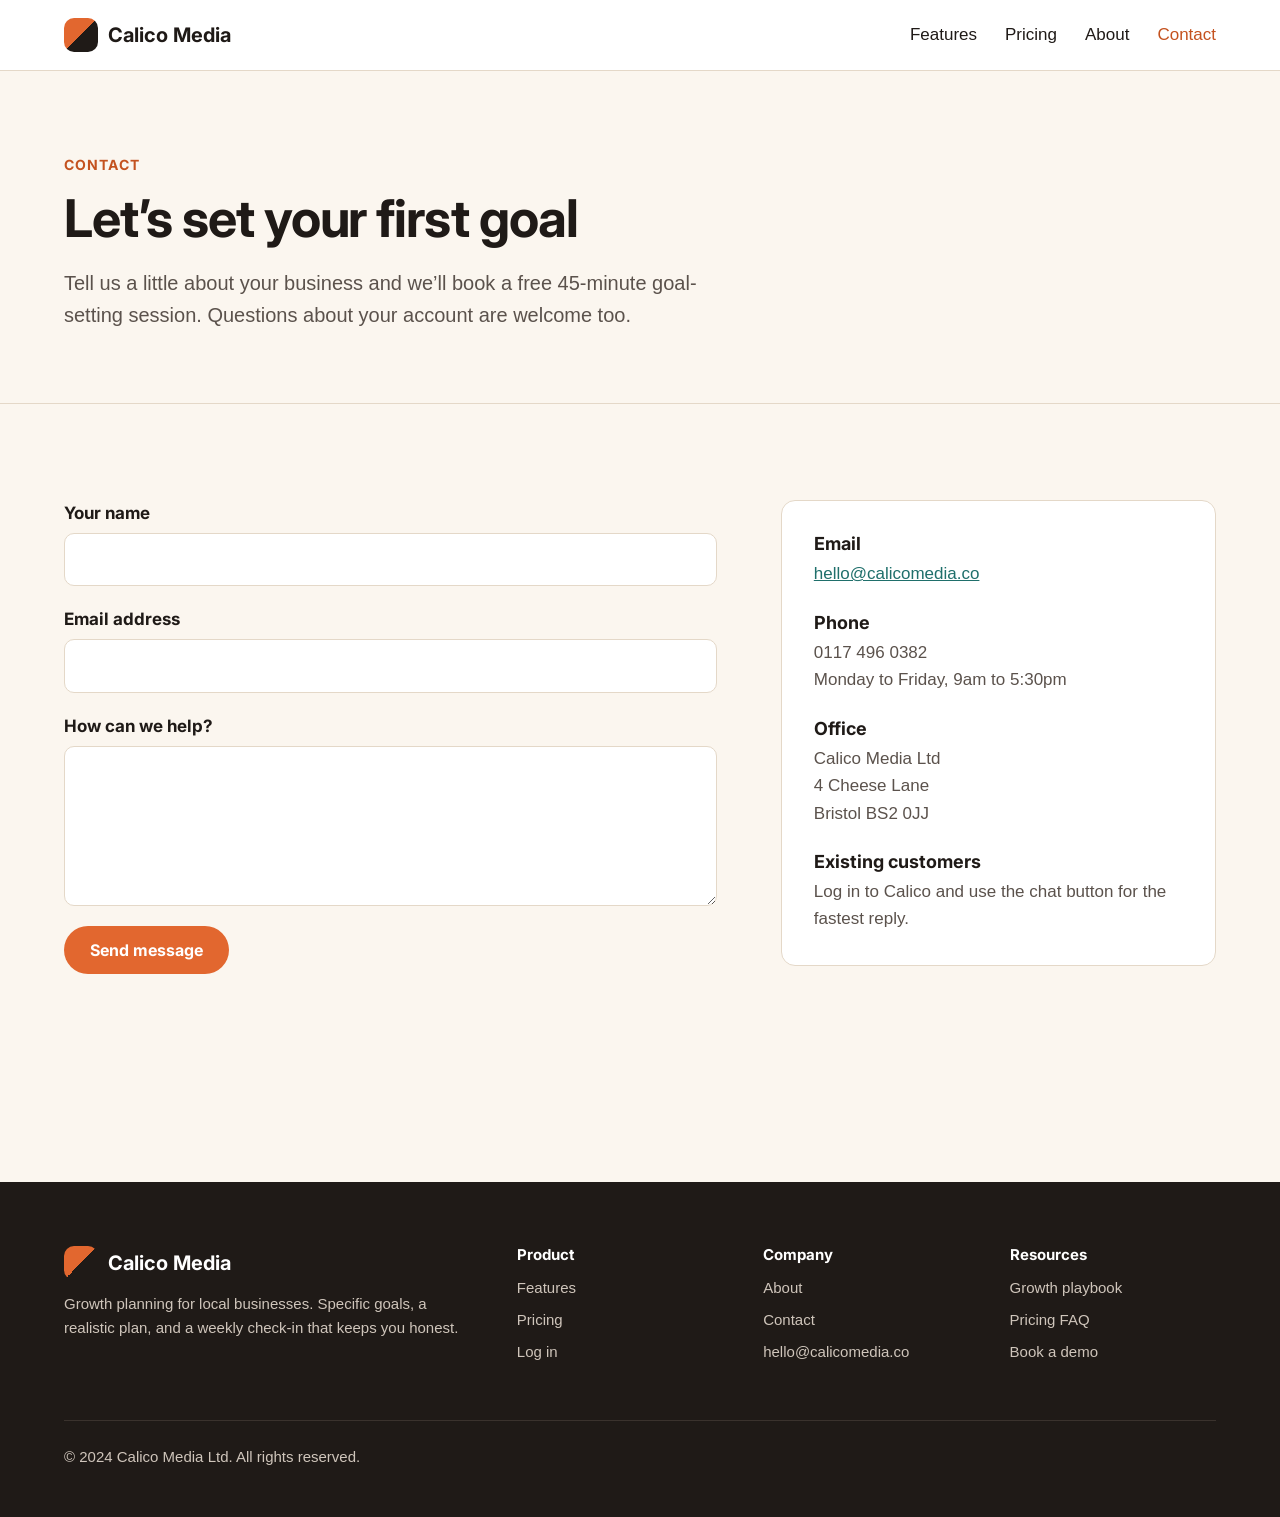
==== public/contact.html @ 1a03712a "initial commit" ====
<!DOCTYPE html>
<html lang="en">
<head>
  <meta charset="utf-8">
  <meta name="viewport" content="width=device-width, initial-scale=1">
  <title>Contact | Calico Media</title>
  <meta name="description" content="Book a demo or ask us a question. We reply within one business day.">
  <link rel="preconnect" href="https://fonts.googleapis.com">
  <link rel="preconnect" href="https://fonts.gstatic.com" crossorigin>
  <link href="https://fonts.googleapis.com/css2?family=Inter:wght@100;200;300;400;500;600;700;800;900&display=swap" rel="stylesheet">
  <link rel="stylesheet" href="css/styles.css">
</head>
<body>
  <header class="site-header">
    <div class="container">
      <a class="logo" href="index.html"><span class="logo-mark"></span>Calico Media</a>
      <nav aria-label="Main">
        <ul class="nav-links">
          <li><a href="features.html">Features</a></li>
          <li><a href="pricing.html">Pricing</a></li>
          <li><a href="about.html">About</a></li>
          <li><a href="contact.html" aria-current="page">Contact</a></li>
        </ul>
      </nav>
    </div>
  </header>

  <main>
    <section class="page-header">
      <div class="container">
        <span class="eyebrow">Contact</span>
        <h1>Let&rsquo;s set your first goal</h1>
        <p class="lead">Tell us a little about your business and we&rsquo;ll book a free 45-minute goal-setting session. Questions about your account are welcome too.</p>
      </div>
    </section>

    <section class="section">
      <div class="container contact-layout">
        <form class="contact-form" id="contact-form" action="/contact" method="post">
          <label for="name">Your name</label>
          <input type="text" id="name" name="name" required>

          <label for="email">Email address</label>
          <input type="email" id="email" name="email" required>

          <textarea name="honeypot" id="honeypot" tabindex="-1" autocomplete="off"></textarea>
          <input type="text" name="timeTaken" id="timeTaken">

          <label for="message">How can we help?</label>
          <textarea id="message" name="message" required></textarea>

          <button class="btn" type="submit">Send message</button>
          <p class="form-status" id="form-status" role="status"></p>
        </form>

        <aside class="contact-aside">
          <h3>Email</h3>
          <p><a href="mailto:hello@calicomedia.co">hello@calicomedia.co</a></p>
          <h3>Phone</h3>
          <p>0117 496 0382<br>Monday to Friday, 9am to 5:30pm</p>
          <h3>Office</h3>
          <p>Calico Media Ltd<br>4 Cheese Lane<br>Bristol BS2 0JJ</p>
          <h3>Existing customers</h3>
          <p>Log in to Calico and use the chat button for the fastest reply.</p>
        </aside>
      </div>
    </section>
  </main>

  <footer class="site-footer">
    <div class="container">
      <div class="footer-grid">
        <div>
          <a class="logo" href="index.html"><span class="logo-mark"></span>Calico Media</a>
          <p>Growth planning for local businesses. Specific goals, a realistic plan, and a weekly check-in that keeps you honest.</p>
        </div>
        <div>
          <h4>Product</h4>
          <ul>
            <li><a href="features.html">Features</a></li>
            <li><a href="pricing.html">Pricing</a></li>
            <li><a href="https://app.calicomedia.co/login">Log in</a></li>
          </ul>
        </div>
        <div>
          <h4>Company</h4>
          <ul>
            <li><a href="about.html">About</a></li>
            <li><a href="contact.html">Contact</a></li>
            <li><a href="mailto:hello@calicomedia.co">hello@calicomedia.co</a></li>
          </ul>
        </div>
        <div>
          <h4>Resources</h4>
          <ul>
            <li><a href="index.html#playbook">Growth playbook</a></li>
            <li><a href="pricing.html#faq">Pricing FAQ</a></li>
            <li><a href="contact.html">Book a demo</a></li>
          </ul>
        </div>
      </div>
      <div class="footer-bottom">
        <p>&copy; 2024 Calico Media Ltd. All rights reserved.</p>
      </div>
    </div>
  </footer>
  <script src="js/contact.js"></script>
</body>
</html>
---- public/css/styles.css ----
/* Calico Media marketing site */

@font-face {
  font-family: 'Inter';
  src: url('/Fonts/Inter-VariableFont_opsz,wght.ttf'),
       url('/Fonts/Inter-Italic-VariableFont_opsz,wght.ttf');
  font-weight: normal;
  font-style: normal;
}

/* Work-Experience-1\public\Fonts\Inter-VariableFont_opsz,wght.ttf */

:root {
  --ink: #1f1a17;
  --ink-soft: #5b524c;
  --cream: #fbf6ef;
  --sand: #f1e7da;
  --white: #ffffff;
  --orange: #e2672f;
  --orange-dark: #c4521f;
  --teal: #1f6f6b;
  --line: #e4d8c8;
  --radius: 14px;
}

*,
*::before,
*::after {
  box-sizing: border-box;
}

body {
  margin: 0;
  font-family: 'Inter', sans-serif;
  font-weight: 400;
  font-size: 17px;
  line-height: 1.6;
  color: var(--ink);
  background: var(--cream);
}

h1,
h2,
h3,
h4 {
  font-weight: 700;
  line-height: 1.2;
  margin: 0 0 16px;
}

h1 {
  font-size: 52px;
  letter-spacing: -0.02em;
}

h2 {
  font-size: 38px;
  letter-spacing: -0.01em;
}

h3 {
  font-size: 22px;
}

p {
  margin: 0 0 16px;
}

a {
  color: var(--teal);
}

img {
  max-width: 100%;
}

.container {
  max-width: 1200px;
  margin: 0 auto;
  padding: 0 24px;
}

.section {
  padding: 96px 0;
}

.section--sand {
  background: var(--sand);
}

.eyebrow {
  display: inline-block;
  font-size: 14px;
  font-weight: 700;
  letter-spacing: 0.08em;
  text-transform: uppercase;
  color: var(--orange-dark);
  margin-bottom: 12px;
}

.lead {
  font-size: 20px;
  color: var(--ink-soft);
  max-width: 640px;
}

.section-intro {
  max-width: 680px;
  margin-bottom: 48px;
}

.btn {
  display: inline-block;
  padding: 14px 26px;
  border-radius: 999px;
  background: var(--orange);
  color: var(--white);
  font-weight: 700;
  text-decoration: none;
  border: 0;
  font-size: 16px;
  font-family: inherit;
  cursor: pointer;
}

.btn:hover {
  background: var(--orange-dark);
}

.btn--ghost {
  background: transparent;
  color: inherit;
  box-shadow: inset 0 0 0 2px currentColor;
}

.btn--ghost:hover {
  background: rgba(255, 255, 255, 0.1);
}

/* Header */

.site-header {
  background: var(--white);
  border-bottom: 1px solid var(--line);
}

.site-header .container {
  display: flex;
  flex-wrap: wrap;
  align-items: center;
  justify-content: space-between;
  gap: 12px 32px;
  padding-top: 18px;
  padding-bottom: 18px;
}

.logo {
  display: flex;
  align-items: center;
  gap: 10px;
  flex-shrink: 0;
  font-size: 20px;
  font-weight: 700;
  color: var(--ink);
  text-decoration: none;
}

.logo-mark {
  width: 34px;
  height: 34px;
  border-radius: 10px;
  background: linear-gradient(135deg, var(--orange) 0%, var(--orange) 50%, var(--ink) 50%, var(--ink) 100%);
}

.nav-links {
  display: flex;
  flex-wrap: wrap;
  align-items: center;
  gap: 8px 28px;
  list-style: none;
  margin: 0;
  padding: 0;
}

.nav-links a {
  color: var(--ink);
  text-decoration: none;
}

.nav-links a:hover,
.nav-links a[aria-current='page'] {
  color: var(--orange-dark);
}

.site-header--home {
  background: var(--ink);
  border-bottom: 0;
}

.site-header--home .logo,
.site-header--home .nav-links a {
  color: var(--white);
}

.site-header--home .logo-mark {
  background: linear-gradient(135deg, var(--orange) 0%, var(--orange) 50%, var(--white) 50%, var(--white) 100%);
}

.site-header--home .container {
  flex-wrap: nowrap;
}

.site-header--home nav {
  min-width: 0;
}

.site-header--home .nav-links {
  flex-wrap: nowrap;
  gap: 0;
}

.site-header--home .nav-links li {
  min-width: 0;
}

.site-header--home .nav-links a {
  display: block;
  padding: 0 14px;
  white-space: nowrap;
}

.site-header--home .nav-links li:last-child {
  flex-shrink: 0;
}

.site-header--home .nav-links .btn {
  margin-left: 12px;
  padding: 10px 20px;
}

/* Home hero */

.hero {
  background: var(--ink);
  color: var(--white);
  padding: 56px 0 88px;
}

.hero-inner {
  display: flex;
  align-items: center;
  gap: 56px;
}

.hero-text {
  flex: 1;
}

.hero-text .lead {
  color: #d9cfc5;
}

.hero-actions {
  display: flex;
  flex-wrap: wrap;
  gap: 12px;
  margin-top: 32px;
}

.hero-media {
  width: 600px;
  flex-shrink: 0;
}

.hero-image {
  width: 100%;
  aspect-ratio: 4 / 3;
  object-fit: cover;
  border-radius: var(--radius);
  display: block;
}

/* Trust strip */

.trust {
  padding: 40px 0;
  border-bottom: 1px solid var(--line);
  text-align: center;
}

.trust p {
  color: var(--ink-soft);
  font-size: 15px;
}

.trust-list {
  display: flex;
  flex-wrap: wrap;
  justify-content: center;
  gap: 12px 40px;
  list-style: none;
  margin: 0;
  padding: 0;
  font-weight: 700;
  font-size: 18px;
  color: #8a7d72;
}

/* Steps */

.steps {
  display: grid;
  grid-template-columns: repeat(auto-fit, minmax(240px, 1fr));
  gap: 24px;
}

.step {
  background: var(--white);
  border: 1px solid var(--line);
  border-radius: var(--radius);
  padding: 32px;
}

.step-number {
  display: inline-flex;
  align-items: center;
  justify-content: center;
  width: 40px;
  height: 40px;
  border-radius: 50%;
  background: var(--sand);
  color: var(--orange-dark);
  font-weight: 700;
  margin-bottom: 16px;
}

/* Check list */

.check-list {
  list-style: none;
  margin: 24px 0 0;
  padding: 0;
}

.check-list li {
  position: relative;
  padding-left: 32px;
  margin-bottom: 14px;
}

.check-list li::before {
  content: '';
  position: absolute;
  left: 0;
  top: 6px;
  width: 16px;
  height: 16px;
  border-radius: 50%;
  background: var(--teal);
  box-shadow: inset 0 0 0 4px #cfe6e4;
}

/* FAQ */

.faq {
  max-width: 820px;
}

.faq details {
  border-top: 1px solid var(--line);
  padding: 20px 0;
}

.faq details:last-child {
  border-bottom: 1px solid var(--line);
}

.faq summary {
  font-weight: 700;
  font-size: 19px;
  cursor: pointer;
}

.faq details p {
  margin-top: 12px;
  color: var(--ink-soft);
}

/* Feature rows */

.feature-row {
  display: grid;
  grid-template-columns: 1fr 1fr;
  gap: 64px;
  align-items: center;
  margin-bottom: 96px;
}

.feature-row:last-child {
  margin-bottom: 0;
}

.feature-row--reverse .feature-media {
  order: 2;
}

.feature-media img {
  display: block;
  width: 100%;
  aspect-ratio: 4 / 3;
  object-fit: cover;
  border-radius: var(--radius);
}

/* Playbook */

.playbook-grid {
  display: grid;
  grid-template-columns: repeat(auto-fit, minmax(300px, 1fr));
  gap: 28px;
}

/* Card grid */

.card-grid {
  display: grid;
  grid-template-columns: repeat(3, 1fr);
  gap: 28px;
}

.card {
  background: var(--white);
  border: 1px solid var(--line);
  border-radius: var(--radius);
  overflow: hidden;
}

.card img {
  display: block;
  width: 100%;
  aspect-ratio: 16 / 10;
  object-fit: cover;
}

.card-body {
  padding: 24px 28px 28px;
}

.card-body p {
  color: var(--ink-soft);
}

.card-tag {
  font-size: 13px;
  font-weight: 700;
  text-transform: uppercase;
  letter-spacing: 0.06em;
  color: var(--teal);
}

.icon-dot {
  width: 44px;
  height: 44px;
  border-radius: 12px;
  background: var(--sand);
  margin-bottom: 18px;
  position: relative;
}

.icon-dot::after {
  content: '';
  position: absolute;
  inset: 13px;
  border-radius: 50%;
  background: var(--orange);
}

/* CTA band */

.cta-band {
  background: var(--ink);
  color: var(--white);
  border-radius: 24px;
  overflow: hidden;
}

.cta-band img {
  display: block;
  width: 100%;
  aspect-ratio: 21 / 8;
  object-fit: cover;
}

.cta-body {
  padding: 48px;
  display: flex;
  flex-wrap: wrap;
  align-items: center;
  justify-content: space-between;
  gap: 24px;
}

.cta-body h2 {
  margin: 0;
  max-width: 620px;
}

/* Page header (inner pages) */

.page-header {
  padding: 80px 0 56px;
  border-bottom: 1px solid var(--line);
}

/* Pricing */

.pricing-grid {
  display: grid;
  grid-template-columns: repeat(auto-fit, minmax(260px, 1fr));
  gap: 24px;
  align-items: stretch;
}

.pricing-card {
  background: var(--white);
  border: 1px solid var(--line);
  border-radius: var(--radius);
  padding: 36px 32px;
  display: flex;
  flex-direction: column;
}

.pricing-card--featured {
  border: 2px solid var(--orange);
  box-shadow: 0 24px 48px rgba(226, 103, 47, 0.14);
}

.plan-badge {
  align-self: flex-start;
  font-size: 13px;
  font-weight: 700;
  background: var(--orange);
  color: var(--white);
  border-radius: 999px;
  padding: 4px 12px;
  margin-bottom: 16px;
}

.price {
  font-size: 48px;
  font-weight: 700;
  margin: 8px 0 4px;
}

.price small {
  font-size: 17px;
  font-weight: 400;
  color: var(--ink-soft);
}

.pricing-card .check-list {
  flex: 1;
  margin-bottom: 28px;
}

.pricing-card .btn {
  text-align: center;
}

.pricing-note {
  margin-top: 32px;
  color: var(--ink-soft);
  font-size: 15px;
}

/* About */

.stats {
  display: grid;
  grid-template-columns: repeat(auto-fit, minmax(160px, 1fr));
  gap: 16px;
}

.stat {
  background: var(--white);
  border: 1px solid var(--line);
  border-radius: var(--radius);
  padding: 28px 20px;
}

.stat-number {
  display: block;
  font-size: 48px;
  font-weight: 700;
  color: var(--orange-dark);
}

.stat-label {
  display: block;
  font-size: 15px;
  color: var(--ink-soft);
}

.prose {
  max-width: 720px;
}

.team-grid {
  display: grid;
  grid-template-columns: repeat(auto-fit, minmax(220px, 1fr));
  gap: 24px;
}

.person {
  background: var(--white);
  border: 1px solid var(--line);
  border-radius: var(--radius);
  padding: 28px;
}

.avatar {
  width: 56px;
  height: 56px;
  border-radius: 50%;
  background: var(--sand);
  color: var(--orange-dark);
  display: flex;
  align-items: center;
  justify-content: center;
  font-weight: 700;
  margin-bottom: 16px;
}

.person p {
  color: var(--ink-soft);
  font-size: 15px;
  margin: 0;
}

/* Contact */

.contact-layout {
  display: grid;
  grid-template-columns: 3fr 2fr;
  gap: 64px;
}

.contact-form label {
  display: block;
  font-weight: 700;
  margin-bottom: 6px;
}

.contact-form input,
.contact-form textarea {
  display: block;
  width: 100%;
  font: inherit;
  padding: 12px 14px;
  border: 1px solid var(--line);
  border-radius: 10px;
  background: var(--white);
  margin-bottom: 20px;
}

.contact-form textarea {
  min-height: 160px;
  resize: vertical;
}

.form-status {
  margin-top: 16px;
  font-weight: 700;
}

.form-status--success {
  color: var(--teal);
}

.form-status--error {
  color: #b3261e;
}

.contact-aside {
  background: var(--white);
  border: 1px solid var(--line);
  border-radius: var(--radius);
  padding: 32px;
  align-self: start;
}

.contact-aside h3 {
  font-size: 18px;
  margin-top: 24px;
  margin-bottom: 6px;
}

.contact-aside h3:first-child {
  margin-top: 0;
}

.contact-aside p {
  color: var(--ink-soft);
  margin: 0;
}

#honeypot,
#timeTaken {
  display: none;
}

/* Footer */

.site-footer {
  background: var(--ink);
  color: #cfc5bb;
  padding: 64px 0 32px;
  margin-top: 96px;
  font-size: 15px;
}

.footer-grid {
  display: grid;
  grid-template-columns: 2fr 1fr 1fr 1fr;
  gap: 40px;
}

.site-footer h4 {
  color: var(--white);
  font-size: 15px;
  margin-bottom: 12px;
}

.site-footer ul {
  list-style: none;
  margin: 0;
  padding: 0;
}

.site-footer li {
  margin-bottom: 8px;
}

.site-footer a {
  color: #cfc5bb;
  text-decoration: none;
}

.site-footer a:hover {
  color: var(--white);
}

.site-footer .logo {
  color: var(--white);
  margin-bottom: 12px;
}

.footer-bottom {
  border-top: 1px solid #3a322d;
  margin-top: 48px;
  padding-top: 24px;
}

@media (max-width: 980px) {
  .hero-inner {
    flex-direction: column-reverse;
  }

  .hero-media {
    width: 100%;
  }

  .site-header--home .nav-links {
    justify-content: center;
  }

  .site-header--home .container {
    flex-wrap: wrap;
  }

  .site-header--home .nav-links a {
    padding: 8px 14px;
  }
  
  .site-header--home .nav-links {
    flex-wrap: wrap;
  }
}

@media (max-width: 768px) {
  h1 {
    font-size: 40px;
  }

  h2 {
    font-size: 30px;
  }

  .section {
    padding: 64px 0;
  }

  .feature-row {
    grid-template-columns: 1fr;
    gap: 32px;
    margin-bottom: 64px;
  }

  .feature-row--reverse .feature-media {
    order: 0;
  }

  .card-grid {
    grid-template-columns: repeat(2, 1fr);
  }

  .contact-layout {
    grid-template-columns: 1fr;
    gap: 40px;
  }

  .footer-grid {
    grid-template-columns: 1fr 1fr;
  }

  /* .playbook-grid {
    display: flex;
    flex-direction: column;
  } */

  .card-tag {
    display: flex;
    margin-bottom: 8px;
  }
}

@media (max-width: 480px) {
  h1 {
    font-size: 34px;
  }

  .card-grid {
    grid-template-columns: 1fr;
  }

  .cta-body {
    padding: 32px 24px;
  }

  .footer-grid {
    grid-template-columns: 1fr;
  }
}
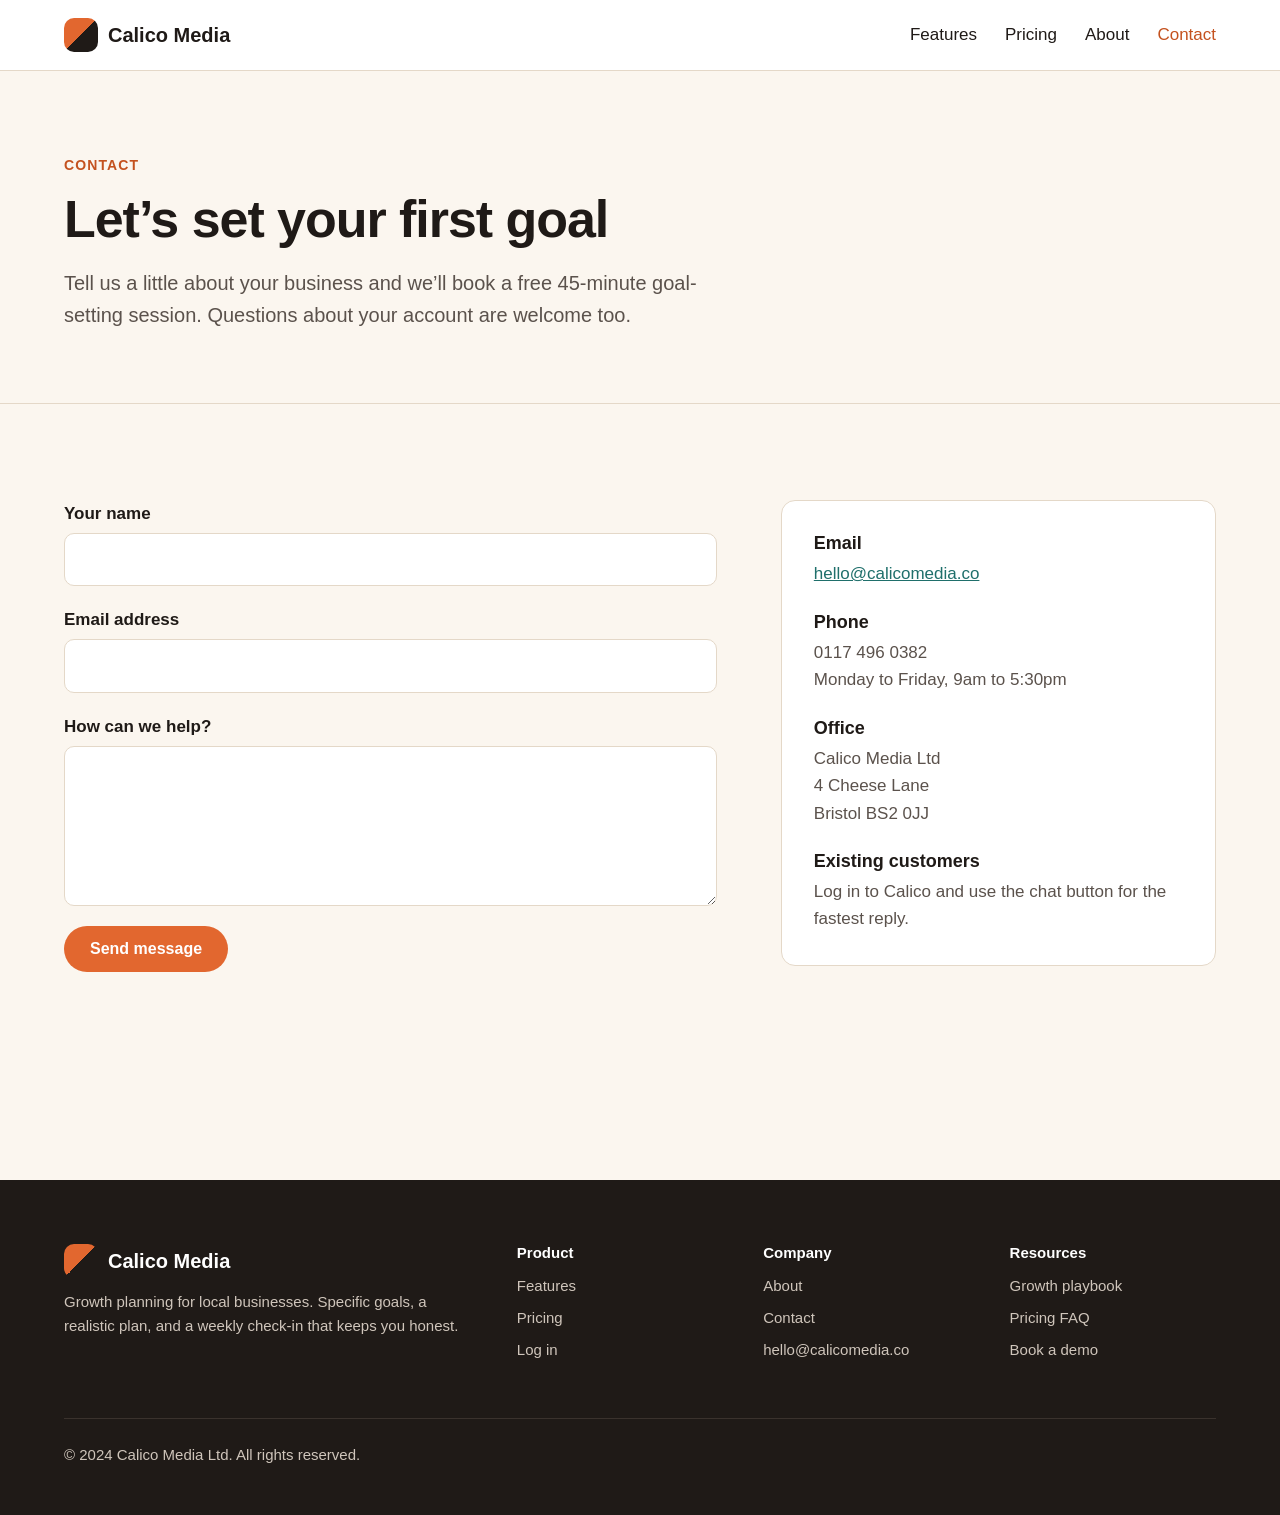
==== commit f9f840e7: "feat:additional chanages to fix page weight" ====
--- a/public/contact.html
+++ b/public/contact.html
@@ -5,9 +5,6 @@
   <meta name="viewport" content="width=device-width, initial-scale=1">
   <title>Contact | Calico Media</title>
   <meta name="description" content="Book a demo or ask us a question. We reply within one business day.">
-  <link rel="preconnect" href="https://fonts.googleapis.com">
-  <link rel="preconnect" href="https://fonts.gstatic.com" crossorigin>
-  <link href="https://fonts.googleapis.com/css2?family=Inter:wght@100;200;300;400;500;600;700;800;900&display=swap" rel="stylesheet">
   <link rel="stylesheet" href="css/styles.css">
 </head>
 <body>
@@ -43,8 +40,7 @@
           <label for="email">Email address</label>
           <input type="email" id="email" name="email" required>
 
-          <textarea name="honeypot" id="honeypot" tabindex="-1" autocomplete="off"></textarea>
-          <input type="text" name="timeTaken" id="timeTaken">
+          <textarea name="website" id="website" tabindex="-1" autocomplete="off"></textarea>
 
           <label for="message">How can we help?</label>
           <textarea id="message" name="message" required></textarea>
--- a/public/css/styles.css
+++ b/public/css/styles.css
@@ -2,10 +2,18 @@
 
 @font-face {
   font-family: 'Inter';
-  src: url('/Fonts/Inter-VariableFont_opsz,wght.ttf'),
-       url('/Fonts/Inter-Italic-VariableFont_opsz,wght.ttf');
+  src: url('/Fonts/Inter-400.woff2');
   font-weight: normal;
   font-style: normal;
+  font-display: swap;
+}
+
+@font-face {
+  font-family: 'Inter';
+  src: url('/Fonts/Inter-700.woff2');
+  font-weight: bold;
+  font-style: normal;
+  font-display: swap;
 }
 
 /* Work-Experience-1\public\Fonts\Inter-VariableFont_opsz,wght.ttf */
@@ -704,8 +712,7 @@
   margin: 0;
 }
 
-#honeypot,
-#timeTaken {
+#website {
   display: none;
 }
 
